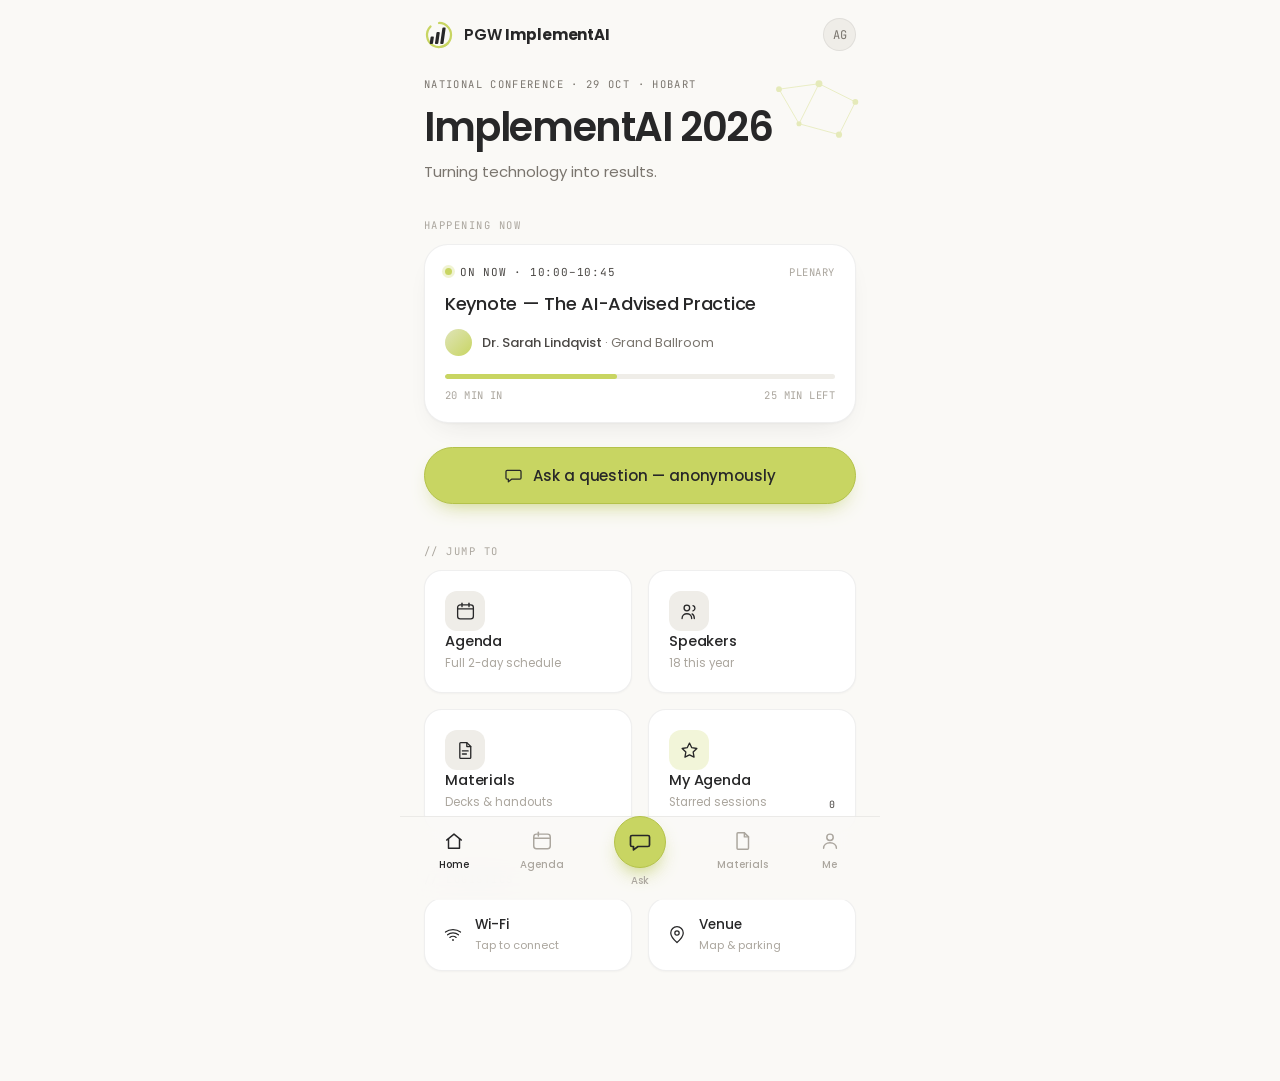
==== index.html @ d54a267d "PGW-NC-2026: no-build static webapp — attendee home to approved v3 mock Zero-toolchain architecture " ====
<!doctype html>
<html lang="en">
  <head>
    <meta charset="UTF-8" />
    <meta name="viewport" content="width=device-width, initial-scale=1.0, viewport-fit=cover" />
    <meta name="theme-color" content="#FAF9F6" />
    <meta name="mobile-web-app-capable" content="yes" />
    <title>ImplementAI 2026 — PGW National Conference</title>
    <link rel="preconnect" href="https://fonts.googleapis.com" />
    <link rel="preconnect" href="https://fonts.gstatic.com" crossorigin />
    <!-- Stand-ins per brand guide: Poppins ≈ Nexa, JetBrains Mono for mono labels. Production swaps to licensed Nexa. -->
    <link
      href="https://fonts.googleapis.com/css2?family=Poppins:wght@300;400;500;600;700&family=JetBrains+Mono:wght@400;500&display=swap"
      rel="stylesheet"
    />
    <link rel="stylesheet" href="css/styles.css" />
  </head>
  <body>
    <div class="app">
      <main id="view" class="scroll"></main>
      <nav id="tabbar" class="tabs"></nav>
    </div>
    <script type="module" src="js/app.js"></script>
  </body>
</html>
---- css/styles.css ----
/* PGW ImplementAI 2026 — design tokens + screen components.
   Source of truth: PGW/brand/guide/pgw-implementai-brand-guide-v1.html
   + approved mock attendee-home-v3-APPROVED-2026-07-21 (moodboard). */

:root {
  --lime: #c8d562;
  --lime-deep: #b4c24a;
  --ink: #272728;
  --ink-soft: #4a4744;
  --grey: #7a756e;
  --grey-light: #aba69e;
  --paper: #faf9f6;
  --card: #ffffff;
  --greige: #efede8;
  --greige-line: #e4e1da;
  --hair: rgba(39, 39, 40, 0.07);
  --radius: 24px;
  --radius-sm: 18px;
  --shadow: 0 1px 2px rgba(39, 39, 40, 0.03), 0 12px 30px -16px rgba(39, 39, 40, 0.14);
  --shadow-sm: 0 1px 2px rgba(39, 39, 40, 0.04);
  --font: 'Poppins', ui-sans-serif, system-ui, sans-serif;
  --mono: 'JetBrains Mono', ui-monospace, monospace;
}

* {
  box-sizing: border-box;
  margin: 0;
  padding: 0;
}

html,
body {
  height: 100%;
}

body {
  font-family: var(--font);
  background: var(--paper);
  color: var(--ink);
  -webkit-font-smoothing: antialiased;
  -webkit-tap-highlight-color: transparent;
}

button {
  font: inherit;
  border: none;
  background: none;
  cursor: pointer;
  color: inherit;
}

a {
  color: inherit;
  text-decoration: none;
}

/* App frame — full-bleed on phones, letterboxed on desktop */
.app {
  max-width: 480px;
  margin: 0 auto;
  min-height: 100dvh;
  background: var(--paper);
  position: relative;
  display: flex;
  flex-direction: column;
}

.scroll {
  flex: 1;
  padding-bottom: 110px; /* clear the tab bar */
}

/* mono section label */
.lab {
  display: block;
  font-family: var(--mono);
  font-size: 10.5px;
  letter-spacing: 0.14em;
  text-transform: uppercase;
  color: var(--grey-light);
  padding: 0 24px;
  margin-bottom: 12px;
}

/* App bar */
.appbar {
  display: flex;
  align-items: center;
  justify-content: space-between;
  padding: 18px 24px;
}
.brand {
  display: flex;
  align-items: center;
  gap: 10px;
}
.brand .wm {
  font-weight: 600;
  font-size: 15px;
  letter-spacing: -0.01em;
  color: var(--ink);
}
.avatar {
  width: 33px;
  height: 33px;
  border-radius: 50%;
  background: var(--greige);
  border: 1px solid var(--hair);
  display: flex;
  align-items: center;
  justify-content: center;
  font-family: var(--mono);
  font-size: 12px;
  color: var(--grey);
}

/* Hero */
.hero {
  position: relative;
  padding: 8px 24px 34px;
  overflow: hidden;
}
.hero .net {
  position: absolute;
  top: 2px;
  right: -4px;
  opacity: 0.4;
}
.eyebrow {
  font-family: var(--mono);
  font-size: 10.5px;
  letter-spacing: 0.13em;
  text-transform: uppercase;
  color: var(--grey);
}
h1.title {
  font-size: 40px;
  line-height: 1;
  letter-spacing: -0.035em;
  font-weight: 600;
  color: var(--ink);
  margin-top: 16px;
}
h1.title .ai {
  position: relative;
}
h1.title .ai::after {
  content: '';
  position: absolute;
  left: 0;
  right: 0;
  bottom: 3px;
  height: 10px;
  background: var(--lime);
  z-index: -1;
  border-radius: 2px;
}
.subtitle {
  margin-top: 14px;
  font-size: 15px;
  line-height: 1.5;
  color: var(--grey);
  font-weight: 400;
}

/* Now card */
.now {
  margin: 0 24px;
  background: var(--card);
  border: 1px solid var(--hair);
  border-radius: var(--radius);
  padding: 20px;
  box-shadow: var(--shadow);
}
.now .row {
  display: flex;
  align-items: center;
  justify-content: space-between;
}
.live {
  font-family: var(--mono);
  font-size: 11px;
  letter-spacing: 0.07em;
  color: var(--ink-soft);
  display: flex;
  align-items: center;
  gap: 8px;
}
.live .dot {
  width: 7px;
  height: 7px;
  border-radius: 50%;
  background: var(--lime);
  box-shadow: 0 0 0 3px rgba(200, 213, 98, 0.28);
}
.tagm {
  font-family: var(--mono);
  font-size: 10.5px;
  color: var(--grey-light);
  letter-spacing: 0.05em;
}
.now h3 {
  font-size: 18px;
  font-weight: 500;
  letter-spacing: -0.015em;
  color: var(--ink);
  margin-top: 14px;
  line-height: 1.25;
}
.now .who {
  display: flex;
  align-items: center;
  gap: 10px;
  margin-top: 14px;
}
.now .who .pic {
  width: 27px;
  height: 27px;
  border-radius: 50%;
  background: linear-gradient(135deg, #dfe4b8, #c8d562);
  flex: 0 0 27px;
}
.now .who .txt {
  font-size: 13px;
  color: var(--grey);
}
.now .who .txt b {
  color: var(--ink-soft);
  font-weight: 500;
}
.prog {
  margin-top: 18px;
  height: 5px;
  border-radius: 99px;
  background: var(--greige);
  overflow: hidden;
}
.prog i {
  display: block;
  height: 100%;
  background: var(--lime);
  border-radius: 99px;
  transition: width 1s linear;
}
.now .foot {
  display: flex;
  justify-content: space-between;
  margin-top: 9px;
  font-family: var(--mono);
  font-size: 10.5px;
  color: var(--grey-light);
  letter-spacing: 0.04em;
}

/* Primary action */
.ask {
  margin: 24px 24px 0;
  display: flex;
  align-items: center;
  justify-content: center;
  gap: 10px;
  background: var(--lime);
  color: var(--ink);
  border: 1px solid var(--lime-deep);
  border-radius: 999px;
  padding: 16px;
  font-weight: 500;
  font-size: 15px;
  letter-spacing: -0.005em;
  box-shadow: 0 10px 22px -12px rgba(180, 194, 74, 0.9);
}
.ask svg {
  width: 19px;
  height: 19px;
}

/* Nav tiles */
.navwrap {
  margin-top: 40px;
}
.grid {
  display: grid;
  grid-template-columns: 1fr 1fr;
  gap: 16px;
  padding: 0 24px;
}
.tile {
  background: var(--card);
  border: 1px solid var(--hair);
  border-radius: var(--radius-sm);
  padding: 20px;
  box-shadow: var(--shadow-sm);
  min-height: 118px;
  display: flex;
  flex-direction: column;
  justify-content: space-between;
  text-align: left;
}
.tile .ico {
  width: 40px;
  height: 40px;
  border-radius: 12px;
  background: var(--greige);
  display: flex;
  align-items: center;
  justify-content: center;
}
.tile .ico svg {
  width: 21px;
  height: 21px;
  color: var(--ink);
}
.tile .n {
  font-size: 14.5px;
  font-weight: 500;
  color: var(--ink);
  letter-spacing: -0.01em;
}
.tile .s {
  font-size: 11.5px;
  color: var(--grey-light);
  margin-top: 3px;
}
.tile.starred .ico {
  background: rgba(200, 213, 98, 0.24);
}
.tile .badge {
  font-family: var(--mono);
  font-size: 10px;
  color: var(--ink-soft);
}
.tile .bottomrow {
  display: flex;
  justify-content: space-between;
  align-items: flex-end;
}

/* Logistics cards (v3: two full cards) */
.logigrid {
  display: grid;
  grid-template-columns: 1fr 1fr;
  gap: 16px;
  padding: 0 24px;
}
.logicard {
  background: var(--card);
  border: 1px solid var(--hair);
  border-radius: var(--radius-sm);
  padding: 16px 18px;
  box-shadow: var(--shadow-sm);
  display: flex;
  align-items: center;
  gap: 12px;
  text-align: left;
}
.logicard svg {
  width: 20px;
  height: 20px;
  color: var(--ink);
  flex: 0 0 20px;
}
.logicard .n {
  font-size: 13.5px;
  font-weight: 500;
  color: var(--ink);
}
.logicard .s {
  font-size: 11px;
  color: var(--grey-light);
  margin-top: 2px;
}

/* Tab bar */
.tabs {
  position: fixed;
  left: 50%;
  transform: translateX(-50%);
  bottom: 0;
  width: 100%;
  max-width: 480px;
  height: 84px;
  background: rgba(250, 249, 246, 0.88);
  backdrop-filter: blur(16px);
  -webkit-backdrop-filter: blur(16px);
  border-top: 1px solid var(--hair);
  display: flex;
  align-items: flex-start;
  justify-content: space-around;
  padding: 13px 14px 0;
  padding-bottom: env(safe-area-inset-bottom);
  z-index: 10;
}
.tab {
  display: flex;
  flex-direction: column;
  align-items: center;
  gap: 5px;
  font-size: 10px;
  color: var(--grey-light);
  font-weight: 500;
}
.tab svg {
  width: 22px;
  height: 22px;
  color: var(--grey-light);
}
.tab.active {
  color: var(--ink);
}
.tab.active svg {
  color: var(--ink);
}
.tab.center {
  margin-top: -14px;
}
.tab.center .fab {
  width: 52px;
  height: 52px;
  border-radius: 50%;
  background: var(--lime);
  border: 1px solid var(--lime-deep);
  display: flex;
  align-items: center;
  justify-content: center;
  box-shadow: 0 10px 20px -8px rgba(180, 194, 74, 0.9);
}
.tab.center .fab svg {
  width: 24px;
  height: 24px;
  color: var(--ink);
}

/* Placeholder pages */
.stub {
  padding: 40px 24px;
}
.stub h2 {
  font-size: 26px;
  font-weight: 600;
  letter-spacing: -0.03em;
}
.stub p {
  margin-top: 12px;
  font-size: 14px;
  color: var(--grey);
  line-height: 1.6;
}
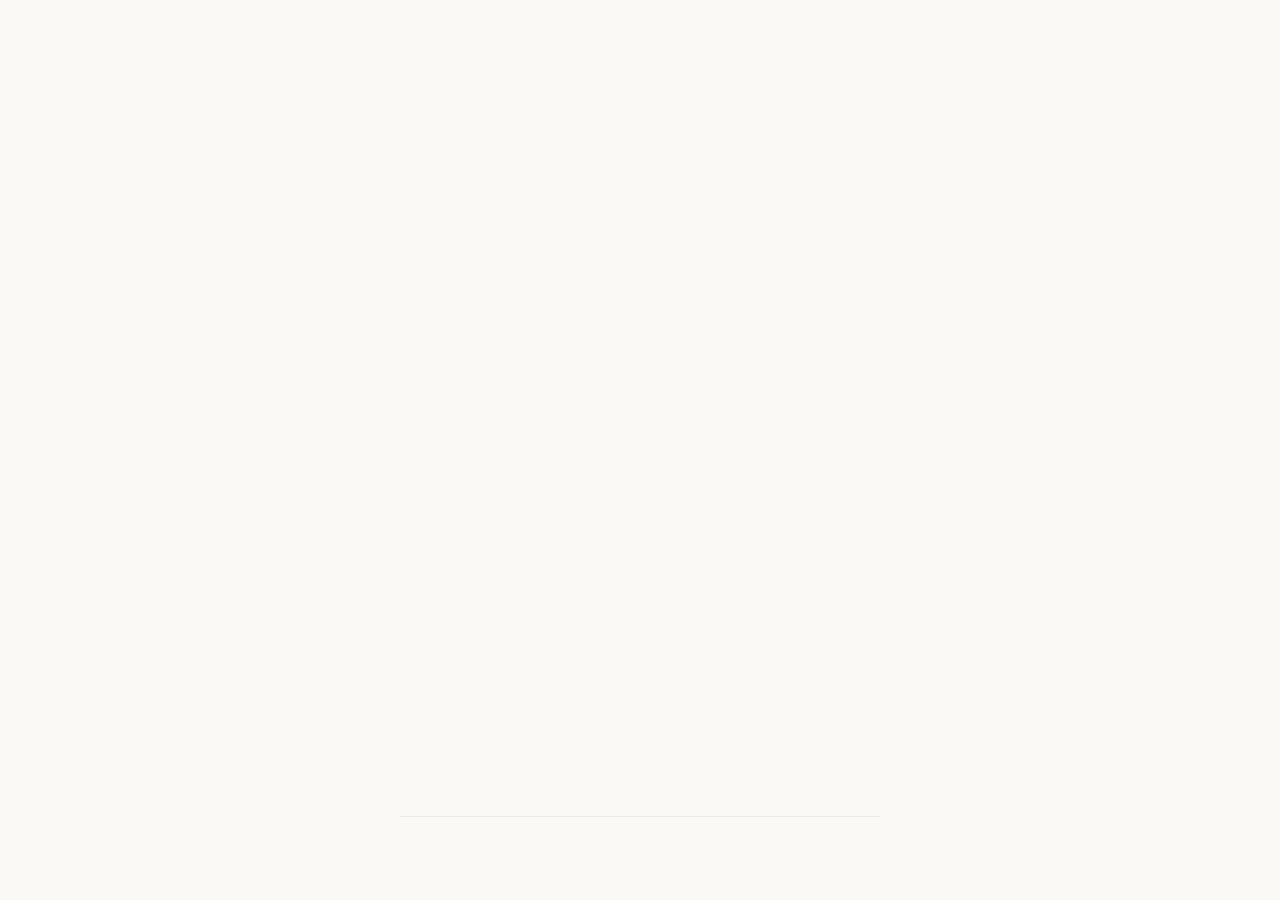
==== commit 0d445d36: "v18: the install is real, plus FAQ, welcome and the room screen fix Four of the five items from the " ====
--- a/index.html
+++ b/index.html
@@ -6,6 +6,25 @@
     <meta name="theme-color" content="#FAF9F6" />
     <meta name="mobile-web-app-capable" content="yes" />
     <title>ImplementAI 2026 — PGW National Conference</title>
+
+    <!-- Add-to-home-screen. Without these, "install" produces a bookmark: a
+         screenshot for an icon, the page <title> truncated under it, and the
+         app opening inside browser chrome. The manifest is what makes it open
+         clean and wear PGW's face — and it is the right answer on BOTH
+         platforms. Safari has read the manifest since 2018 and it OVERRIDES
+         Apple's old meta tags; Apple's own guidance is not to add
+         apple-mobile-web-app-capable today, because it can harm the install
+         when the manifest is readable. So: manifest, not Apple meta tags.
+         The apple-touch-icon link stays — it costs one file and is what older
+         iPhones reach for. (Checked against Apple/WebKit/web.dev 2026-08-21,
+         not assumed.)
+
+         Every href here is RELATIVE, including start_url and scope inside the
+         manifest. The production domain is bought and not yet in hand; when it
+         lands, none of this needs rewriting. -->
+    <link rel="manifest" href="manifest.webmanifest" />
+    <link rel="apple-touch-icon" href="img/icons/apple-touch-icon.png" />
+    <link rel="icon" type="image/png" sizes="192x192" href="img/icons/icon-192.png" />
     <link rel="preconnect" href="https://fonts.googleapis.com" />
     <link rel="preconnect" href="https://fonts.gstatic.com" crossorigin />
     <!-- Stand-ins per brand guide: Poppins ≈ Nexa, JetBrains Mono for mono labels. Production swaps to licensed Nexa. -->
--- a/css/styles.css
+++ b/css/styles.css
@@ -5,10 +5,21 @@
 :root {
   --lime: #c8d562;
   --lime-deep: #b4c24a;
+  /* Lime is a FILL and a BORDER colour, never type on a light ground:
+     --lime-deep as text measures 1.95:1 on white. Use --lime-ink for that. */
+  --lime-ink: #676f25; /* 5.14 on paper — lime-family text, light grounds ONLY.
+                          Never on charcoal (2.76): there, use --lime (9.35). */
   --ink: #272728;
   --ink-soft: #4a4744;
-  --grey: #7a756e;
-  --grey-light: #aba69e;
+  /* Contrast pass 2026-07-27 — measured, not eyeballed. The quiet tier failed
+     AA badly: --grey-light was #aba69e = 2.30:1 on paper, 2.07:1 on greige,
+     below even the 3:1 large-text floor, carrying 10.5px mono labels. --grey
+     was #7a756e = 4.34:1, under the 4.5:1 body bar. Both darkened along their
+     OWN hue so the warm-neutral character holds, and the four-step hierarchy
+     (ink 14.17 / ink-soft 8.76 / grey 6.70 / grey-light 5.16 on paper) is
+     preserved rather than collapsing into one flat grey. */
+  --grey: #5c5853;
+  --grey-light: #6f6960;
   --paper: #faf9f6;
   --card: #ffffff;
   --greige: #efede8;
@@ -163,6 +174,43 @@
   font-weight: 400;
 }
 
+/* Now carousel — swipe sideways to peek at what's coming (Nicole, v4) */
+.nowrap {
+  display: flex;
+  gap: 14px;
+  overflow-x: auto;
+  scroll-snap-type: x mandatory;
+  padding: 0 24px 6px;
+  scrollbar-width: none;
+}
+.nowrap::-webkit-scrollbar {
+  display: none;
+}
+.nowrap .now {
+  margin: 0;
+  flex: 0 0 88%;
+  /* hard lock: each card centres and features; no resting between bubbles,
+     no momentum-skipping past one */
+  scroll-snap-align: center;
+  scroll-snap-stop: always;
+}
+.nowrap .upcard {
+  background: var(--card);
+}
+.live .dot.up {
+  background: var(--greige-line);
+  box-shadow: 0 0 0 3px rgba(39, 39, 40, 0.05);
+}
+.seemore {
+  display: block;
+  text-align: right;
+  padding: 10px 24px 0;
+  font-family: var(--mono);
+  font-size: 10.5px;
+  letter-spacing: 0.13em;
+  color: var(--grey);
+}
+
 /* Now card */
 .now {
   margin: 0 24px;
@@ -273,6 +321,38 @@
   width: 19px;
   height: 19px;
 }
+/* v4: ask box lives inside the on-now card */
+.ask.askin {
+  margin: 18px 0 0;
+  padding: 13px;
+  font-size: 14px;
+}
+
+/* Press feedback — brief greige press-down on every tappable (v4 fidelity pass) */
+.tile,
+.logicard,
+.ask,
+.tab,
+.seemore,
+.now {
+  transition: background-color 0.12s ease, transform 0.12s ease;
+}
+.tile:active,
+.logicard:active,
+.seemore:active {
+  background-color: var(--greige);
+  transform: scale(0.985);
+}
+.ask:active {
+  background-color: var(--lime-deep);
+  transform: scale(0.985);
+}
+.tab:active {
+  color: var(--ink-soft);
+}
+.tab.center:active .fab {
+  background-color: var(--lime-deep);
+}
 
 /* Nav tiles */
 .navwrap {
@@ -371,6 +451,77 @@
 }
 
 /* Tab bar */
+/* Build stamp — bottom of Home. Quiet on purpose: it is a diagnostic, not a
+   feature. Nobody should notice it until someone needs to ask for it. */
+.buildstamp {
+  margin: 34px 0 4px;
+  text-align: center;
+  font-family: var(--mono);
+  font-size: 10px;
+  letter-spacing: 0.08em;
+  color: var(--grey-light);
+  opacity: 0.55;
+}
+
+/* Crew sign-out. Sits at the very bottom of the crew screens, deliberately
+   below everything else — reached on purpose, never in passing. */
+.crewout {
+  margin: 36px 0 10px;
+  display: flex;
+  justify-content: center;
+}
+.crewout .dbtn.arm {
+  background: #b4453c;
+  color: var(--paper);
+  border-color: #b4453c;
+}
+
+/* Update bar — the version beacon's attendee face. Sits directly above the tab
+   bar so it reads as part of the app's own furniture rather than a browser
+   alert, and never covers the content someone is reading. */
+#updatebar {
+  position: fixed;
+  left: 50%;
+  transform: translateX(-50%);
+  bottom: calc(84px + env(safe-area-inset-bottom));
+  width: 100%;
+  max-width: 480px;
+  z-index: 11;
+  display: flex;
+  align-items: center;
+  gap: 12px;
+  padding: 12px 16px;
+  background: var(--ink);
+  color: var(--paper);
+  border-radius: var(--radius-sm) var(--radius-sm) 0 0;
+  box-shadow: var(--shadow);
+}
+#updatebar[hidden] {
+  display: none;
+}
+.ubtext {
+  flex: 1;
+  font-size: 13px;
+  line-height: 1.35;
+}
+.ubbtn {
+  flex: none;
+  background: var(--lime);
+  color: var(--ink);
+  border: 0;
+  border-radius: 999px;
+  padding: 9px 18px;
+  font-family: var(--font);
+  font-size: 13px;
+  font-weight: 600;
+}
+.ubbtn:active {
+  background: var(--lime-deep);
+}
+.dbtn[disabled] {
+  opacity: 0.45;
+}
+
 .tabs {
   position: fixed;
   left: 50%;
@@ -430,6 +581,587 @@
   color: var(--ink);
 }
 
+/* Break card in the carousel — quieter than a session */
+.upcard.brk {
+  background: var(--greige);
+  border-color: transparent;
+  box-shadow: none;
+}
+
+/* Page head + day pills (Agenda / Speakers) */
+.pagehead {
+  padding: 28px 24px 18px;
+}
+.pagehead h2 {
+  font-size: 28px;
+  font-weight: 600;
+  letter-spacing: -0.03em;
+}
+.pagehead .sub {
+  margin-top: 6px;
+  font-size: 13px;
+  color: var(--grey);
+}
+.daypills {
+  display: flex;
+  gap: 10px;
+  margin-top: 16px;
+}
+.pill {
+  font-family: var(--mono);
+  font-size: 11px;
+  letter-spacing: 0.08em;
+  text-transform: uppercase;
+  padding: 9px 16px;
+  border-radius: 999px;
+  border: 1px solid var(--greige-line);
+  color: var(--grey);
+  background: var(--card);
+  transition: background-color 0.12s ease;
+}
+.pill.active {
+  background: var(--ink);
+  border-color: var(--ink);
+  color: var(--paper);
+}
+.pill:active {
+  background-color: var(--greige);
+}
+
+/* Agenda list */
+.aglist {
+  padding: 0 24px 20px;
+  display: flex;
+  flex-direction: column;
+  gap: 14px;
+}
+.agrow {
+  display: flex;
+  gap: 14px;
+  align-items: stretch;
+}
+.agtime {
+  flex: 0 0 44px;
+  font-family: var(--mono);
+  font-size: 11px;
+  color: var(--grey-light);
+  padding-top: 18px;
+  letter-spacing: 0.04em;
+}
+.agcard {
+  flex: 1;
+  display: block;
+  background: var(--card);
+  border: 1px solid var(--hair);
+  border-radius: var(--radius-sm);
+  padding: 16px 18px;
+  box-shadow: var(--shadow-sm);
+  transition: background-color 0.12s ease, transform 0.12s ease;
+}
+.agcard:active {
+  background-color: var(--greige);
+  transform: scale(0.99);
+}
+.agcard.isnow {
+  border-color: var(--lime-deep);
+  box-shadow: 0 0 0 3px rgba(200, 213, 98, 0.18), var(--shadow-sm);
+}
+.agcard h3 {
+  font-size: 15.5px;
+  font-weight: 500;
+  letter-spacing: -0.01em;
+  color: var(--ink);
+  margin-top: 10px;
+  line-height: 1.3;
+}
+.agcard .who {
+  margin-top: 8px;
+}
+.agcard .who .txt {
+  font-size: 12.5px;
+}
+.agbreak {
+  flex: 1;
+  display: flex;
+  align-items: center;
+  gap: 10px;
+  font-family: var(--mono);
+  font-size: 11px;
+  letter-spacing: 0.08em;
+  text-transform: uppercase;
+  color: var(--grey);
+  background: var(--greige);
+  border-radius: var(--radius-sm);
+  padding: 14px 18px;
+  align-self: center;
+  width: 100%;
+}
+
+/* wayfinding icon for breaks/socials */
+.evico {
+  display: inline-flex;
+  align-items: center;
+}
+.evico svg {
+  width: 17px;
+  height: 17px;
+  color: var(--ink-soft);
+  flex: 0 0 17px;
+}
+.live .evico {
+  margin-right: 2px;
+}
+
+/* small partner logo on agenda/session cards */
+.aglogo {
+  max-height: 16px;
+  max-width: 74px;
+  object-fit: contain;
+  margin-left: auto;
+  flex: 0 0 auto;
+  opacity: 0.9;
+}
+.agcard .who,
+.upcard .who {
+  display: flex;
+  align-items: center;
+  gap: 10px;
+}
+
+/* Speakers */
+.splist {
+  padding: 0 24px 20px;
+  display: flex;
+  flex-direction: column;
+  gap: 14px;
+}
+.spcard {
+  display: flex;
+  gap: 14px;
+  background: var(--card);
+  border: 1px solid var(--hair);
+  border-radius: var(--radius-sm);
+  padding: 18px;
+  box-shadow: var(--shadow-sm);
+  margin: 0 0;
+}
+.splist .spcard,
+.spcard {
+  align-items: flex-start;
+}
+.spavatar {
+  width: 52px;
+  height: 52px;
+  border-radius: 50%;
+  flex: 0 0 52px;
+  object-fit: cover;
+}
+.spinit {
+  background: linear-gradient(135deg, #dfe4b8, #c8d562);
+  display: flex;
+  align-items: center;
+  justify-content: center;
+  font-family: var(--mono);
+  font-size: 15px;
+  color: var(--ink);
+}
+.spbody {
+  flex: 1;
+}
+.spbody .row {
+  display: flex;
+  justify-content: space-between;
+  align-items: flex-start;
+  gap: 10px;
+}
+.spbody .n {
+  font-size: 15px;
+  font-weight: 500;
+  color: var(--ink);
+  letter-spacing: -0.01em;
+}
+.spbody .s {
+  font-size: 12px;
+  color: var(--grey);
+  margin-top: 2px;
+}
+.spbio {
+  margin-top: 10px;
+  font-size: 12.5px;
+  line-height: 1.55;
+  color: var(--grey);
+}
+.lichip {
+  flex: 0 0 auto;
+  width: 30px;
+  height: 30px;
+  border-radius: 9px;
+  background: var(--greige);
+  border: 1px solid var(--hair);
+  display: flex;
+  align-items: center;
+  justify-content: center;
+  font-family: var(--mono);
+  font-size: 12px;
+  font-weight: 500;
+  color: var(--ink-soft);
+  transition: background-color 0.12s ease;
+}
+.lichip:active {
+  background-color: var(--greige-line);
+}
+
+/* session detail spcard sits in page padding */
+#view > .spcard {
+  margin: 0 24px 14px;
+}
+.spcard {
+  transition: background-color 0.12s ease, transform 0.12s ease;
+}
+.spcard:active {
+  background-color: var(--greige);
+  transform: scale(0.99);
+}
+.spbio.clamp {
+  display: -webkit-box;
+  -webkit-line-clamp: 2;
+  -webkit-box-orient: vertical;
+  overflow: hidden;
+}
+
+/* Speaker profile page */
+.sphero {
+  text-align: left;
+}
+.spportrait {
+  display: block;
+  width: 132px;
+  height: 132px;
+  border-radius: 50%;
+  object-fit: cover;
+  object-position: top;
+  margin: 26px 24px 0;
+  border: 1px solid var(--hair);
+  box-shadow: var(--shadow);
+  background: var(--greige);
+}
+.spportrait.spinit {
+  display: flex;
+  font-size: 34px;
+}
+.spdetail {
+  padding: 0 24px;
+}
+.contactlist {
+  padding: 0 24px;
+  display: flex;
+  flex-direction: column;
+  gap: 10px;
+}
+.contactrow {
+  display: flex;
+  align-items: center;
+  gap: 12px;
+  background: var(--card);
+  border: 1px solid var(--hair);
+  border-radius: var(--radius-sm);
+  padding: 14px 18px;
+  box-shadow: var(--shadow-sm);
+  font-size: 13.5px;
+  font-weight: 500;
+  color: var(--ink);
+  transition: background-color 0.12s ease, transform 0.12s ease;
+}
+.contactrow:active {
+  background-color: var(--greige);
+  transform: scale(0.99);
+}
+.contactrow svg {
+  width: 19px;
+  height: 19px;
+  color: var(--ink);
+  flex: 0 0 19px;
+}
+.limark {
+  width: 19px;
+  height: 19px;
+  border-radius: 5px;
+  background: var(--greige);
+  display: flex;
+  align-items: center;
+  justify-content: center;
+  font-family: var(--mono);
+  font-size: 11px;
+  color: var(--ink-soft);
+  flex: 0 0 19px;
+}
+
+/* Educational partners */
+.ptgrid {
+  padding: 0 24px 20px;
+  display: grid;
+  grid-template-columns: 1fr 1fr;
+  gap: 16px;
+}
+.ptcard {
+  background: var(--card);
+  border: 1px solid var(--hair);
+  border-radius: var(--radius-sm);
+  box-shadow: var(--shadow-sm);
+  display: flex;
+  align-items: center;
+  justify-content: center;
+  padding: 22px 18px;
+  min-height: 92px;
+  transition: background-color 0.12s ease, transform 0.12s ease;
+}
+.ptcard:active {
+  background-color: var(--greige);
+  transform: scale(0.985);
+}
+.ptcard.wide {
+  grid-column: 1 / -1;
+  min-height: 110px;
+}
+.ptlogo {
+  max-width: 100%;
+  max-height: 62px;
+  object-fit: contain;
+}
+.ptcard.wide .ptlogo {
+  max-height: 78px;
+}
+.ptheroband {
+  margin: 20px 24px 0;
+  background: var(--card);
+  border: 1px solid var(--hair);
+  border-radius: var(--radius);
+  box-shadow: var(--shadow);
+  display: flex;
+  align-items: center;
+  justify-content: center;
+  padding: 30px 24px;
+}
+.ptlogo.big {
+  max-height: 92px;
+}
+.quotebar {
+  margin: 20px 24px;
+  background: var(--greige);
+  border-radius: var(--radius-sm);
+  padding: 16px 20px;
+  font-size: 13px;
+  font-style: italic;
+  color: var(--ink-soft);
+  line-height: 1.5;
+}
+#view > .now {
+  margin-left: 24px;
+  margin-right: 24px;
+}
+
+/* Ask a question */
+.askform {
+  padding: 0 24px;
+}
+.askform textarea,
+.askform input {
+  width: 100%;
+  font: inherit;
+  font-size: 14.5px;
+  color: var(--ink);
+  background: var(--card);
+  border: 1px solid var(--hair);
+  border-radius: var(--radius-sm);
+  box-shadow: var(--shadow-sm);
+  padding: 16px 18px;
+  resize: none;
+  outline: none;
+}
+/* Crew sign-in stacks two fields; keep them off each other. */
+.askform input + input {
+  margin-top: 10px;
+}
+.askform textarea:focus,
+.askform input:focus {
+  border-color: var(--lime-deep);
+  box-shadow: 0 0 0 3px rgba(200, 213, 98, 0.22);
+}
+.mylist {
+  padding: 0 24px;
+  display: flex;
+  flex-direction: column;
+  gap: 10px;
+}
+.myq {
+  display: flex;
+  align-items: center;
+  gap: 12px;
+  background: var(--card);
+  border: 1px solid var(--hair);
+  border-radius: var(--radius-sm);
+  padding: 14px 18px;
+  box-shadow: var(--shadow-sm);
+}
+.myq p {
+  flex: 1;
+  font-size: 13.5px;
+  line-height: 1.45;
+  color: var(--ink);
+}
+.chip {
+  font-family: var(--mono);
+  font-size: 9.5px;
+  letter-spacing: 0.08em;
+  padding: 5px 10px;
+  border-radius: 999px;
+  background: var(--greige);
+  color: var(--grey);
+  flex: 0 0 auto;
+}
+.chip.s-approved {
+  background: rgba(200, 213, 98, 0.24);
+  color: var(--ink-soft);
+}
+.chip.s-promoted {
+  background: var(--lime);
+  color: var(--ink);
+}
+
+/* Moderator */
+.modbtns {
+  display: flex;
+  flex-direction: column;
+  gap: 6px;
+  flex: 0 0 auto;
+}
+.mbtn {
+  font-family: var(--mono);
+  font-size: 10px;
+  letter-spacing: 0.06em;
+  text-transform: uppercase;
+  padding: 8px 12px;
+  border-radius: 999px;
+  border: 1px solid var(--greige-line);
+  background: var(--card);
+  color: var(--ink-soft);
+  transition: background-color 0.12s ease;
+}
+.mbtn.go {
+  background: var(--lime);
+  border-color: var(--lime-deep);
+  color: var(--ink);
+}
+.mbtn:active {
+  background-color: var(--greige);
+}
+
+/* Big room screen (route: #/screen) — the third face */
+.screenmode {
+  max-width: none;
+  background: var(--ink);
+}
+.screenmode .tabs {
+  display: none;
+}
+.screenmode .scroll {
+  padding-bottom: 0;
+}
+.bigscreen {
+  min-height: 100dvh;
+  display: flex;
+  flex-direction: column;
+  align-items: center;
+  justify-content: center;
+  text-align: center;
+  padding: 6vh 8vw;
+  color: var(--paper);
+  position: relative;
+}
+.bs-head {
+  position: absolute;
+  top: 5vh;
+  left: 0;
+  right: 0;
+  display: flex;
+  align-items: center;
+  justify-content: center;
+  gap: 12px;
+}
+/* A watermark, not a headline (2026-08-21). At 17px/600 in full paper this was
+   the loudest text on the screen and it was the THEME — the one thing every
+   person in the room already knows. Dropped a step in weight and held at 78%
+   so it reads as a mark in the corner rather than competing with the topic.
+   78% on charcoal measures well clear of AA, and it is large text besides. */
+.bs-brand {
+  font-size: clamp(14px, 1.5vw, 18px);
+  font-weight: 500;
+  letter-spacing: -0.01em;
+  color: rgba(250, 249, 246, 0.78);
+}
+
+/* ---- the orienting pair: what this session is, and who is giving it ----
+   .bs-session (a tracked mono eyebrow) was retired here — it carried the
+   topic at caption size, which is why row ten could not read it. */
+.bs-context {
+  margin-bottom: 4vh;
+}
+.bs-topic {
+  font-size: clamp(24px, 3.6vw, 48px);
+  font-weight: 500;
+  line-height: 1.18;
+  letter-spacing: -0.02em;
+  color: var(--paper);
+  max-width: 24ch;
+}
+.bs-speaker {
+  margin-top: 1.8vh;
+  font-size: clamp(15px, 1.8vw, 26px);
+  font-weight: 400;
+  color: var(--lime);
+}
+
+/* When a question is on screen the pair steps back to a context line — the
+   question is why anyone is looking at this display. */
+.bigscreen.hasq .bs-topic {
+  font-size: clamp(15px, 1.9vw, 26px);
+  color: var(--lime);
+  max-width: 40ch;
+}
+.bigscreen.hasq .bs-speaker {
+  margin-top: 0.8vh;
+  font-size: clamp(12px, 1.3vw, 17px);
+  /* 0.62 sits above the 0.52 floor measured on this ground in 2026-07-27. */
+  color: rgba(250, 249, 246, 0.62);
+}
+.bs-q {
+  font-size: clamp(26px, 4.4vw, 58px);
+  font-weight: 500;
+  line-height: 1.25;
+  letter-spacing: -0.02em;
+  max-width: 24ch;
+}
+.bs-tag {
+  margin-top: 5vh;
+  font-family: var(--mono);
+  font-size: clamp(10px, 1.1vw, 13px);
+  letter-spacing: 0.16em;
+  /* 0.45 measured 4.10:1 on the charcoal ground — under AA for small text.
+     0.52 gives 4.93:1 and is visually indistinguishable at room distance. */
+  color: rgba(250, 249, 246, 0.52);
+}
+.bs-idle {
+  font-size: clamp(24px, 3.6vw, 46px);
+  font-weight: 500;
+  letter-spacing: -0.02em;
+  line-height: 1.4;
+}
+.bs-idle span {
+  font-size: clamp(13px, 1.6vw, 20px);
+  color: rgba(250, 249, 246, 0.55);
+  font-weight: 400;
+}
+
 /* Placeholder pages */
 .stub {
   padding: 40px 24px;
@@ -445,3 +1177,794 @@
   color: var(--grey);
   line-height: 1.6;
 }
+
+/* ---------- Pulse surveys ---------- */
+
+/* The prompt that appears on home once a session has finished.
+   Sits above "Happening now" deliberately — it is the most time-sensitive
+   thing on the screen, and it disappears the moment it's answered. */
+.pulseprompt {
+  display: block;
+  margin: 4px 24px 26px;
+  padding: 20px 22px 18px;
+  background: var(--greige);
+  border: 1px solid var(--greige-line);
+  border-radius: var(--radius);
+  text-decoration: none;
+  color: inherit;
+  transition: transform 0.12s ease, background 0.12s ease;
+}
+.pulseprompt:active {
+  transform: scale(0.985);
+  background: var(--greige-line);
+}
+.pulseprompt .lab {
+  margin: 0 0 8px;
+  padding: 0;
+}
+.pulseprompt h3 {
+  font-size: 16px;
+  font-weight: 600;
+  line-height: 1.3;
+  margin-bottom: 5px;
+}
+.pulseprompt p {
+  font-size: 13px;
+  color: var(--grey);
+}
+.pp-go {
+  display: inline-flex;
+  align-items: center;
+  gap: 8px;
+  margin-top: 14px;
+  font-size: 13px;
+  font-weight: 600;
+  color: var(--ink);
+}
+.pp-go svg {
+  width: 16px;
+  height: 16px;
+}
+
+/* The rating row — five big tap targets, not a slider.
+   48px minimum so it works with a thumb, standing up, in a corridor. */
+.ratings {
+  display: grid;
+  grid-template-columns: repeat(5, 1fr);
+  gap: 8px;
+}
+.rate {
+  height: 56px;
+  font-family: var(--font);
+  font-size: 17px;
+  font-weight: 600;
+  color: var(--ink);
+  background: var(--card);
+  border: 1px solid var(--hair);
+  border-radius: var(--radius-sm);
+  box-shadow: var(--shadow-sm);
+  cursor: pointer;
+  transition: transform 0.1s ease, background 0.1s ease, border-color 0.1s ease;
+}
+.rate:active {
+  transform: scale(0.94);
+}
+.rate.on {
+  background: var(--lime);
+  border-color: var(--lime-deep);
+}
+.askform button[disabled] {
+  opacity: 0.45;
+  cursor: default;
+}
+.pulsedone {
+  padding: 0 24px;
+  color: var(--grey);
+  font-size: 14px;
+}
+
+/* Crew results rollup */
+.pulserow {
+  padding: 18px 20px;
+  background: var(--card);
+  border: 1px solid var(--hair);
+  border-radius: var(--radius-sm);
+  box-shadow: var(--shadow-sm);
+}
+.pr-head {
+  display: flex;
+  align-items: center;
+  gap: 14px;
+}
+.pr-avg {
+  display: grid;
+  place-items: center;
+  width: 46px;
+  height: 46px;
+  flex: none;
+  font-size: 16px;
+  font-weight: 700;
+  background: var(--lime);
+  border-radius: 14px;
+}
+.pr-title {
+  font-size: 14px;
+  font-weight: 600;
+  line-height: 1.3;
+}
+.pr-n {
+  font-family: var(--mono);
+  font-size: 10px;
+  letter-spacing: 0.08em;
+  text-transform: uppercase;
+  color: var(--grey);
+}
+.pr-bar {
+  height: 5px;
+  margin-top: 14px;
+  background: var(--greige);
+  border-radius: 3px;
+  overflow: hidden;
+}
+.pr-bar i {
+  display: block;
+  height: 100%;
+  background: var(--lime-deep);
+}
+.pr-comments {
+  margin-top: 14px;
+  padding-top: 12px;
+  border-top: 1px solid var(--hair);
+}
+.pr-comments p {
+  font-size: 13px;
+  line-height: 1.5;
+  color: var(--ink-soft);
+  margin-bottom: 8px;
+}
+.pr-comments p:last-child {
+  margin-bottom: 0;
+}
+
+/* Scale anchors — permanent, so the direction is obvious BEFORE anyone taps.
+   Adam, 2026-07-27: without these the meaning of "1" is a guess until you've
+   already committed to it. */
+.rateends {
+  display: flex;
+  justify-content: space-between;
+  margin-top: 9px;
+  font-family: var(--mono);
+  font-size: 9.5px;
+  letter-spacing: 0.06em;
+  text-transform: uppercase;
+  color: var(--grey);
+}
+
+/* ---------- Admin (crew only) ---------- */
+.delaybox {
+  margin: 0 24px;
+  padding: 20px;
+  background: var(--card);
+  border: 1px solid var(--hair);
+  border-radius: var(--radius);
+  box-shadow: var(--shadow-sm);
+}
+.delaynow {
+  font-size: 26px;
+  font-weight: 600;
+  letter-spacing: -0.02em;
+}
+.delayhelp {
+  margin-top: 6px;
+  font-size: 12.5px;
+  line-height: 1.45;
+  color: var(--grey);
+}
+.delaybtns {
+  display: flex;
+  flex-wrap: wrap;
+  gap: 8px;
+  margin-top: 16px;
+}
+.dbtn {
+  flex: 1 0 auto;
+  min-width: 58px;
+  padding: 13px 10px;
+  font-size: 14px;
+  font-weight: 600;
+  background: var(--greige);
+  border: 1px solid var(--greige-line);
+  border-radius: var(--radius-sm);
+  transition: transform 0.1s ease, background 0.1s ease;
+}
+.dbtn:active {
+  transform: scale(0.95);
+}
+.dbtn.reset {
+  flex: 1 0 100%;
+  background: var(--lime);
+  border-color: var(--lime-deep);
+}
+.daytabs {
+  display: flex;
+  gap: 8px;
+  padding: 0 24px 14px;
+}
+.dtab {
+  padding: 8px 16px;
+  font-family: var(--mono);
+  font-size: 11px;
+  letter-spacing: 0.08em;
+  text-transform: uppercase;
+  color: var(--grey);
+  background: var(--greige);
+  border-radius: 999px;
+}
+.dtab.on {
+  background: var(--ink);
+  color: var(--paper);
+}
+.adlist {
+  padding: 0 24px;
+  display: flex;
+  flex-direction: column;
+  gap: 10px;
+}
+.adrow {
+  display: flex;
+  align-items: center;
+  gap: 14px;
+  padding: 14px 16px;
+  background: var(--card);
+  border: 1px solid var(--hair);
+  border-radius: var(--radius-sm);
+  box-shadow: var(--shadow-sm);
+}
+.adrow.edited {
+  border-color: var(--lime-deep);
+}
+.adtimes {
+  display: flex;
+  align-items: center;
+  gap: 4px;
+  flex: none;
+}
+.adtime {
+  width: 52px;
+  padding: 8px 6px;
+  text-align: center;
+  font-family: var(--mono);
+  font-size: 12.5px;
+  color: var(--ink);
+  background: var(--greige);
+  border: 1px solid var(--greige-line);
+  border-radius: 10px;
+  outline: none;
+}
+.adtime:focus {
+  border-color: var(--lime-deep);
+  background: var(--card);
+}
+.adtime.bad {
+  border-color: #b4453c;
+}
+.addash {
+  color: var(--grey-light);
+  font-size: 11px;
+}
+.admeta {
+  flex: 1;
+  min-width: 0;
+}
+.adtitle {
+  font-size: 13.5px;
+  font-weight: 500;
+  line-height: 1.3;
+}
+.adwas {
+  display: block;
+  margin-top: 3px;
+  font-family: var(--mono);
+  font-size: 9.5px;
+  letter-spacing: 0.05em;
+  text-transform: uppercase;
+  color: var(--lime-ink);
+}
+.adwas.dim {
+  color: var(--grey-light);
+}
+
+/* ---------- Optional name on a question (Johnny's ask) ----------
+   Anonymity is the resting state: the box is unticked on every visit, and the
+   name field only becomes usable once it's ticked. Nobody attaches their name
+   by accident. */
+.namecheck {
+  display: flex;
+  align-items: flex-start;
+  gap: 11px;
+  margin-top: 16px;
+  cursor: pointer;
+  user-select: none;
+}
+.namecheck input {
+  position: absolute;
+  opacity: 0;
+  width: 0;
+  height: 0;
+}
+.nc-box {
+  flex: none;
+  width: 22px;
+  height: 22px;
+  display: grid;
+  place-items: center;
+  background: var(--card);
+  border: 1px solid var(--greige-line);
+  border-radius: 7px;
+  box-shadow: var(--shadow-sm);
+  transition: background 0.12s ease, border-color 0.12s ease;
+}
+.nc-box svg {
+  width: 14px;
+  height: 14px;
+  color: var(--ink);
+  opacity: 0;
+  transform: scale(0.7);
+  transition: opacity 0.12s ease, transform 0.12s ease;
+}
+.namecheck input:checked + .nc-box {
+  background: var(--lime);
+  border-color: var(--lime-deep);
+}
+.namecheck input:checked + .nc-box svg {
+  opacity: 1;
+  transform: scale(1);
+}
+.namecheck input:focus-visible + .nc-box {
+  box-shadow: 0 0 0 3px rgba(200, 213, 98, 0.5);
+}
+.nc-txt {
+  font-size: 13px;
+  line-height: 1.4;
+  color: var(--grey);
+  padding-top: 2px;
+}
+
+/* Collapsed until the box is ticked — no dead field cluttering the page. */
+.nameinput {
+  max-height: 0;
+  margin-top: 0;
+  padding-top: 0;
+  padding-bottom: 0;
+  border-width: 0;
+  opacity: 0;
+  overflow: hidden;
+  transition: max-height 0.16s ease, opacity 0.16s ease, margin-top 0.16s ease;
+}
+.nameinput.on {
+  max-height: 60px;
+  margin-top: 12px;
+  padding-top: 16px;
+  padding-bottom: 16px;
+  border-width: 1px;
+  opacity: 1;
+}
+.nameinput.bad {
+  border-color: #b4453c;
+}
+
+/* Name on the moderator desk — the one thing they need at a glance to decide
+   whether to read it out as "a question from Sarah" or just read it out. */
+.qname {
+  color: var(--lime-ink);
+  font-weight: 600;
+}
+
+/* ---------- Add to home screen (#/install + the prompt on Home) ----------
+   Colours are pulled from the tokens above, never hand-mixed. Two contrast
+   notes, because the contrast pass of 2026-07-28 was undone once already by
+   someone reaching for --grey-light out of habit:
+     - step text uses --ink, not --grey: these are instructions being followed
+       on a phone in a bright hotel foyer, one hand on a coffee.
+     - --grey (5.9:1 on paper) carries the sub-labels. NOT --grey-light. */
+
+.instbar {
+  display: flex;
+  align-items: stretch;
+  margin: 4px 24px 26px;
+  background: var(--greige);
+  border: 1px solid var(--greige-line);
+  border-radius: var(--radius);
+  overflow: hidden;
+}
+.instbar-go {
+  flex: 1;
+  display: flex;
+  align-items: center;
+  gap: 14px;
+  padding: 16px 4px 16px 18px;
+  text-decoration: none;
+  color: inherit;
+  transition: background 0.12s ease;
+}
+.instbar-go:active {
+  background: var(--greige-line);
+}
+.instbar-ico {
+  flex: none;
+  display: grid;
+  place-items: center;
+  width: 38px;
+  height: 38px;
+  border-radius: 12px;
+  background: var(--ink);
+  color: var(--lime);
+}
+.instbar-ico svg {
+  width: 20px;
+  height: 20px;
+}
+.instbar-go b {
+  display: block;
+  font-size: 14px;
+  font-weight: 600;
+  line-height: 1.3;
+}
+.instbar-go .s {
+  display: block;
+  margin-top: 2px;
+  font-size: 12px;
+  color: var(--grey);
+}
+/* A dismiss that is findable but not inviting — 44px wide so a thumb can hit
+   it, low contrast so it never competes with the thing it dismisses. */
+.instbar-x {
+  flex: none;
+  width: 44px;
+  border: 0;
+  background: transparent;
+  color: var(--grey);
+  font-size: 22px;
+  line-height: 1;
+  cursor: pointer;
+}
+.instbar-x:active {
+  background: var(--greige-line);
+}
+
+.instwhy {
+  margin: 4px 24px 0;
+}
+/* .lab carries its own 24px side padding, for use at full page width. In here
+   the wrapper already provides that gutter, so leaving it doubles up and the
+   label's TEXT lands 24px right of the bullets it belongs to — invisible in
+   the markup, obvious the moment you measure it. */
+.instwhy .lab {
+  padding: 0;
+}
+.instwhy ul {
+  list-style: none;
+  padding: 0;
+  margin: 0;
+}
+.instwhy li {
+  position: relative;
+  padding-left: 18px;
+  margin-bottom: 9px;
+  font-size: 13.5px;
+  line-height: 1.5;
+  color: var(--ink-soft);
+}
+.instwhy li::before {
+  content: '';
+  position: absolute;
+  left: 0;
+  top: 8px;
+  width: 6px;
+  height: 6px;
+  border-radius: 50%;
+  background: var(--lime-deep);
+}
+
+.instnote {
+  margin: 0 24px 16px;
+  font-size: 13px;
+  line-height: 1.5;
+  color: var(--grey);
+}
+.instnote b {
+  color: var(--ink);
+  font-weight: 600;
+}
+
+.steps {
+  list-style: none;
+  margin: 0 24px;
+  padding: 0;
+}
+.step {
+  display: flex;
+  align-items: flex-start;
+  gap: 12px;
+  padding: 15px 16px;
+  margin-bottom: 10px;
+  background: var(--card);
+  border: 1px solid var(--hair);
+  border-radius: var(--radius-sm);
+  box-shadow: var(--shadow-sm);
+}
+/* A bare numeral, no disc behind it (Adam, 2026-08-21). The icon beside it
+   already carries a filled box; a second filled shape 12px away made the row
+   read as two badges and a sentence instead of one step.
+
+   The height is deliberately the SAME 30px as .stepico rather than sized to
+   the digit. The row top-aligns, so matching heights is what puts the two
+   centres on one line — the earlier 22px disc sat 4px high against the icon,
+   which is exactly the offset Adam picked out by eye. Change one height here
+   and you must change the other. */
+.stepn {
+  flex: none;
+  display: grid;
+  place-items: center;
+  width: 14px;
+  height: 30px;
+  color: var(--grey);
+  font-family: var(--mono);
+  font-size: 12px;
+}
+/* The glyph sits AFTER the number and BEFORE the words on purpose: the eye
+   lands on the shape it is hunting for on its own screen before it starts
+   reading. */
+.stepico {
+  flex: none;
+  display: grid;
+  place-items: center;
+  width: 30px;
+  height: 30px;
+  border-radius: 9px;
+  background: var(--greige);
+  color: var(--ink);
+}
+.stepico svg {
+  width: 17px;
+  height: 17px;
+}
+.steptxt {
+  flex: 1;
+  font-size: 13.5px;
+  line-height: 1.5;
+  color: var(--ink);
+  padding-top: 4px;
+}
+.steptxt b {
+  font-weight: 600;
+}
+
+.instother {
+  margin: 22px 24px 0;
+  border-top: 1px solid var(--greige-line);
+  padding-top: 18px;
+}
+.instother summary {
+  font-size: 13px;
+  font-weight: 600;
+  color: var(--ink);
+  cursor: pointer;
+  list-style: none;
+  padding: 4px 0;
+}
+.instother summary::-webkit-details-marker {
+  display: none;
+}
+.instother summary::after {
+  content: ' ↓';
+  color: var(--grey);
+}
+.instother[open] summary::after {
+  content: ' ↑';
+}
+.instother .steps,
+.instother .instnote {
+  margin-left: 0;
+  margin-right: 0;
+}
+.instother .instnote {
+  margin-top: 14px;
+}
+
+.instfoot {
+  margin: 26px 24px 0;
+  font-size: 13px;
+  line-height: 1.5;
+  color: var(--grey);
+}
+.instfoot b {
+  color: var(--ink);
+  font-weight: 600;
+}
+
+.instdone {
+  margin: 0 24px;
+  padding: 26px 22px;
+  text-align: center;
+  background: var(--card);
+  border: 1px solid var(--hair);
+  border-radius: var(--radius);
+  box-shadow: var(--shadow);
+}
+.instmark {
+  display: inline-grid;
+  place-items: center;
+  width: 52px;
+  height: 52px;
+  margin-bottom: 14px;
+  border-radius: 50%;
+  background: var(--lime);
+  color: var(--ink);
+}
+.instmark svg {
+  width: 26px;
+  height: 26px;
+}
+.instdone p {
+  font-size: 14px;
+  line-height: 1.5;
+  color: var(--ink-soft);
+}
+
+/* ---------- FAQ (#/faq) ---------- */
+
+/* The catch-all card under Wi-Fi and Venue, spanning both columns. */
+.logicard.wide {
+  grid-column: 1 / -1;
+}
+
+.faqgroup {
+  margin: 0 24px;
+}
+.faqitem {
+  background: var(--card);
+  border: 1px solid var(--hair);
+  border-radius: var(--radius-sm);
+  box-shadow: var(--shadow-sm);
+  margin-bottom: 10px;
+  overflow: hidden;
+}
+.faqitem summary {
+  display: flex;
+  align-items: center;
+  justify-content: space-between;
+  gap: 14px;
+  /* 15px top and bottom on a 13.5px line gives a ~50px target — a question
+     opened one-handed, standing up, with a coffee in the other hand. */
+  padding: 15px 18px;
+  font-size: 13.5px;
+  font-weight: 500;
+  line-height: 1.45;
+  color: var(--ink);
+  cursor: pointer;
+  list-style: none;
+}
+.faqitem summary::-webkit-details-marker {
+  display: none;
+}
+/* A chevron drawn in CSS rather than another SVG in icons.js — it is
+   decoration that rotates, not an icon anyone needs to recognise. */
+.faqitem summary::after {
+  content: '';
+  flex: none;
+  width: 8px;
+  height: 8px;
+  margin-right: 4px;
+  border-right: 1.5px solid var(--grey);
+  border-bottom: 1.5px solid var(--grey);
+  transform: rotate(45deg) translate(-2px, -2px);
+  transition: transform 0.16s ease;
+}
+.faqitem[open] summary::after {
+  transform: rotate(-135deg) translate(-2px, -2px);
+}
+.faqitem[open] summary {
+  padding-bottom: 8px;
+}
+.faqbody {
+  padding: 0 18px 16px;
+  font-size: 13.5px;
+  line-height: 1.6;
+  color: var(--ink-soft);
+}
+.faqbody p {
+  margin: 0 0 10px;
+}
+.faqbody p:last-child {
+  margin-bottom: 0;
+}
+.faqbody b {
+  color: var(--ink);
+  font-weight: 600;
+}
+.faqbody a {
+  color: var(--lime-ink);
+  font-weight: 600;
+  text-decoration: none;
+  border-bottom: 1px solid rgba(103, 111, 37, 0.3);
+}
+.faqlist {
+  list-style: none;
+  padding: 0;
+  margin: 0 0 10px;
+}
+.faqlist li {
+  position: relative;
+  padding-left: 16px;
+  margin-bottom: 7px;
+}
+.faqlist li::before {
+  content: '';
+  position: absolute;
+  left: 0;
+  top: 8px;
+  width: 5px;
+  height: 5px;
+  border-radius: 50%;
+  background: var(--lime-deep);
+}
+
+/* ---------- Welcome + last year's recap (#/welcome) ---------- */
+
+/* Full-width tile in the Jump-to grid. */
+.tile.wide {
+  grid-column: 1 / -1;
+}
+
+.welcomenote {
+  margin: 0 24px;
+  padding: 20px 22px;
+  background: var(--greige);
+  border: 1px solid var(--greige-line);
+  border-radius: var(--radius);
+}
+.welcomenote p {
+  font-size: 14.5px;
+  line-height: 1.6;
+  color: var(--ink-soft);
+}
+.welcomenote p + p {
+  margin-top: 12px;
+}
+.welcomenote b {
+  color: var(--ink);
+  font-weight: 600;
+}
+
+.videowrap {
+  margin: 0 24px;
+}
+/* aspect-ratio rather than the old padding-top hack: the box is correct before
+   the player loads, so the page does not jump when the iframe arrives. */
+.videoframe {
+  aspect-ratio: 16 / 9;
+  border-radius: var(--radius-sm);
+  overflow: hidden;
+  background: var(--ink);
+  border: 1px solid var(--hair);
+}
+.videoframe iframe {
+  display: block;
+  width: 100%;
+  height: 100%;
+  border: 0;
+}
+.videotitle {
+  margin-top: 14px;
+  font-size: 14px;
+  font-weight: 500;
+  color: var(--ink);
+  line-height: 1.4;
+}
+.videoout {
+  display: inline-block;
+  margin-top: 8px;
+  font-size: 12.5px;
+  color: var(--grey);
+}
